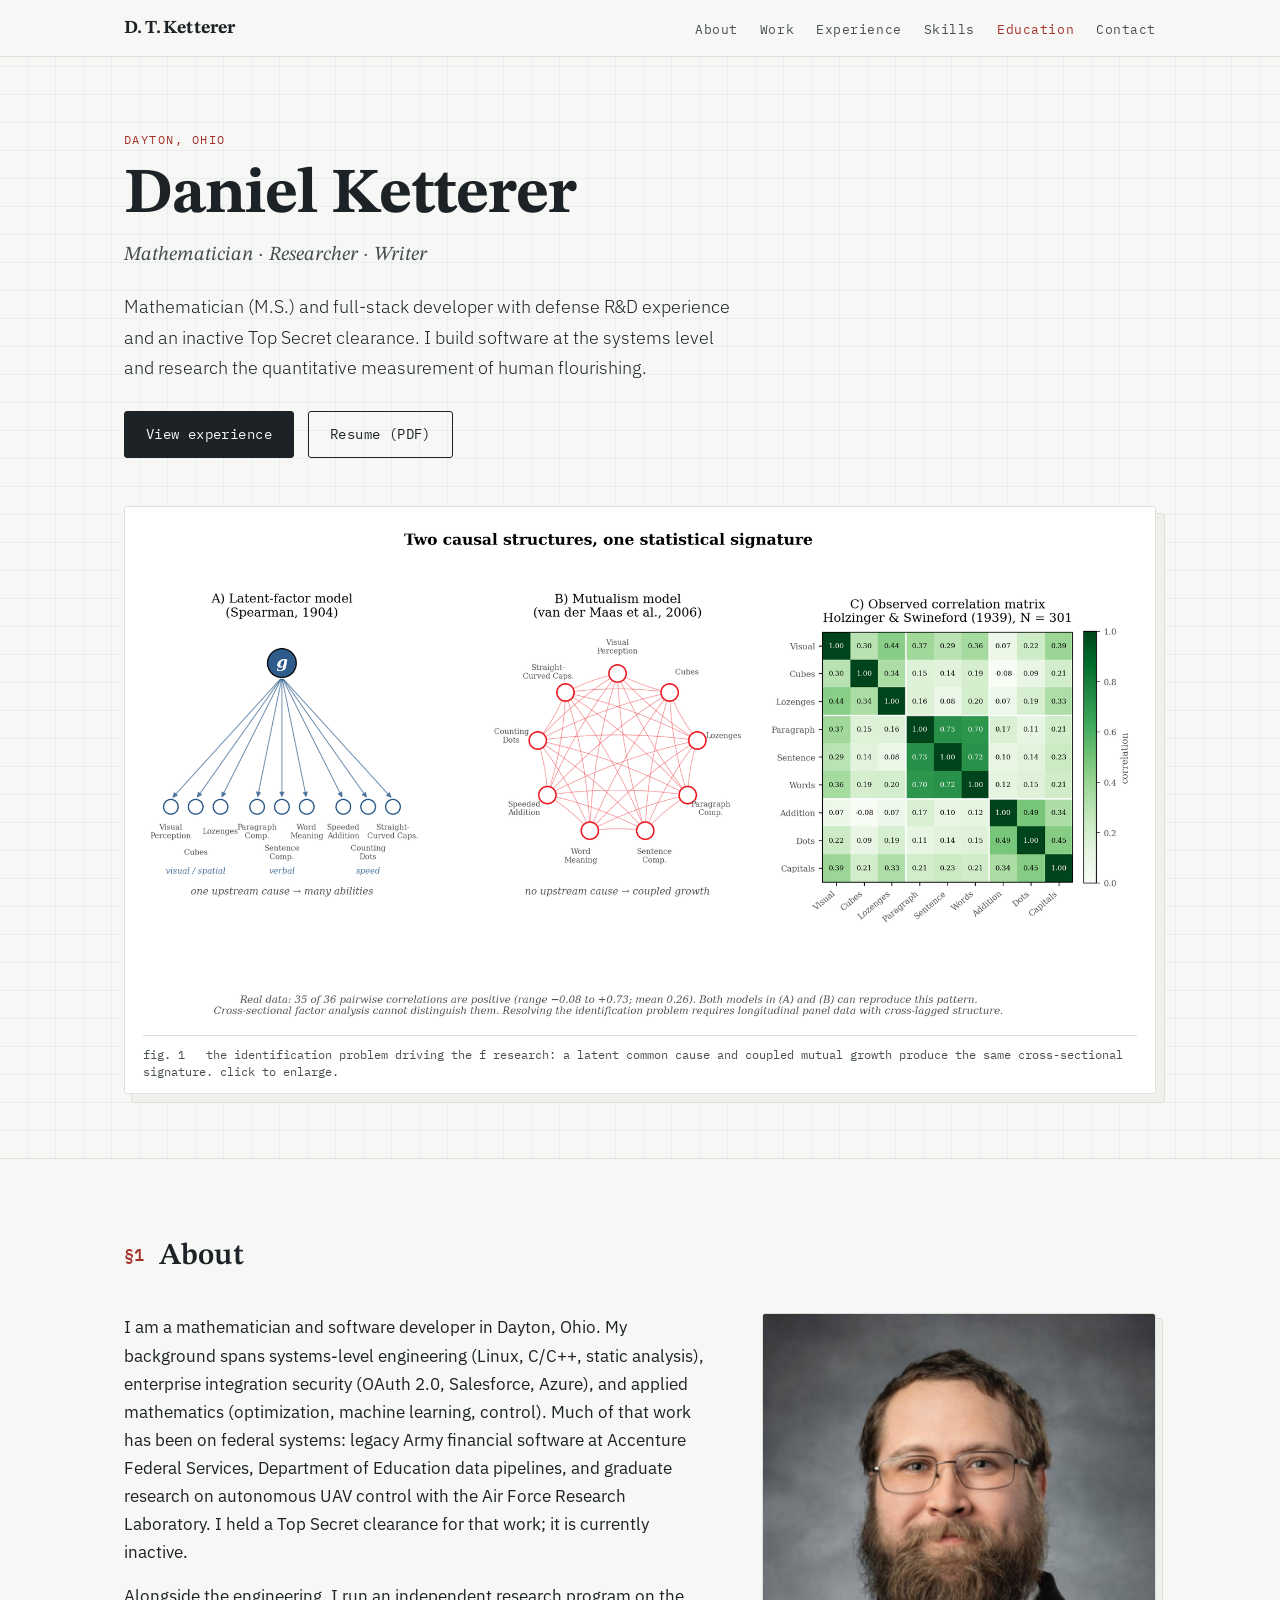
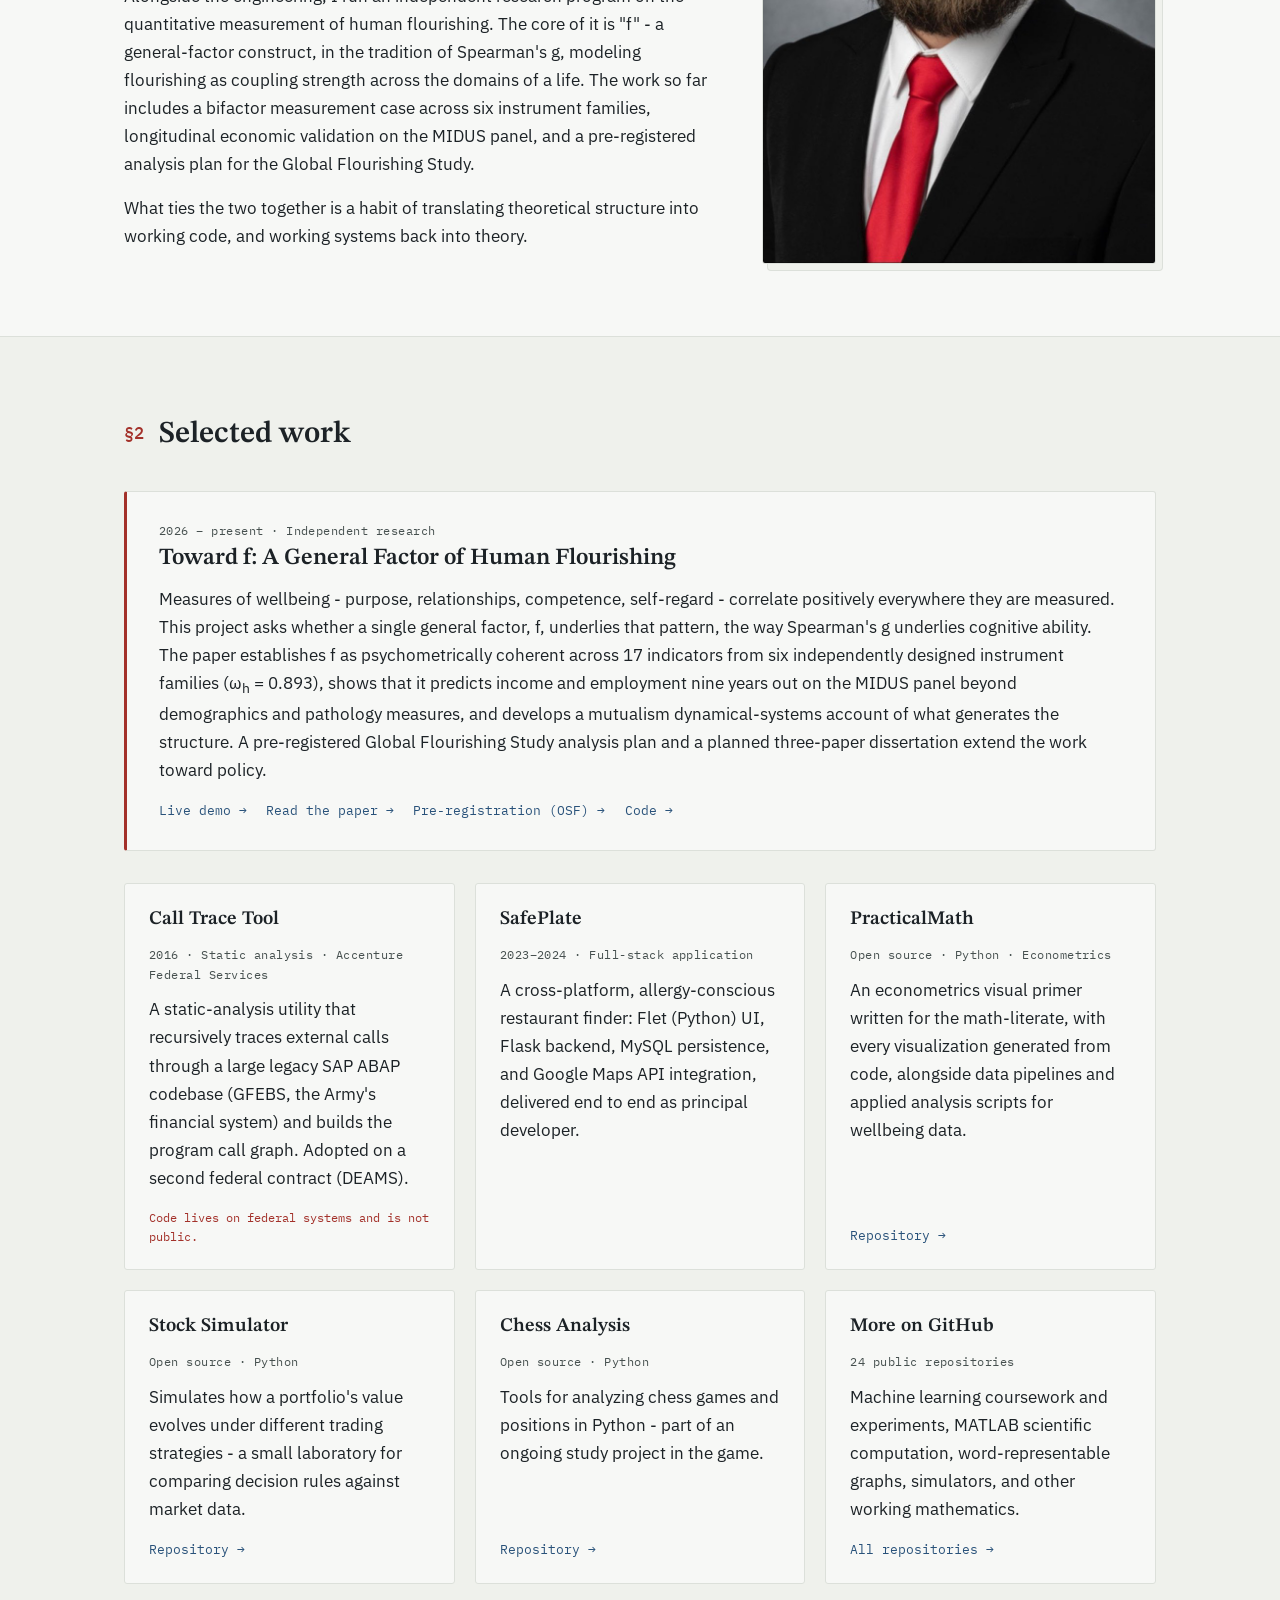
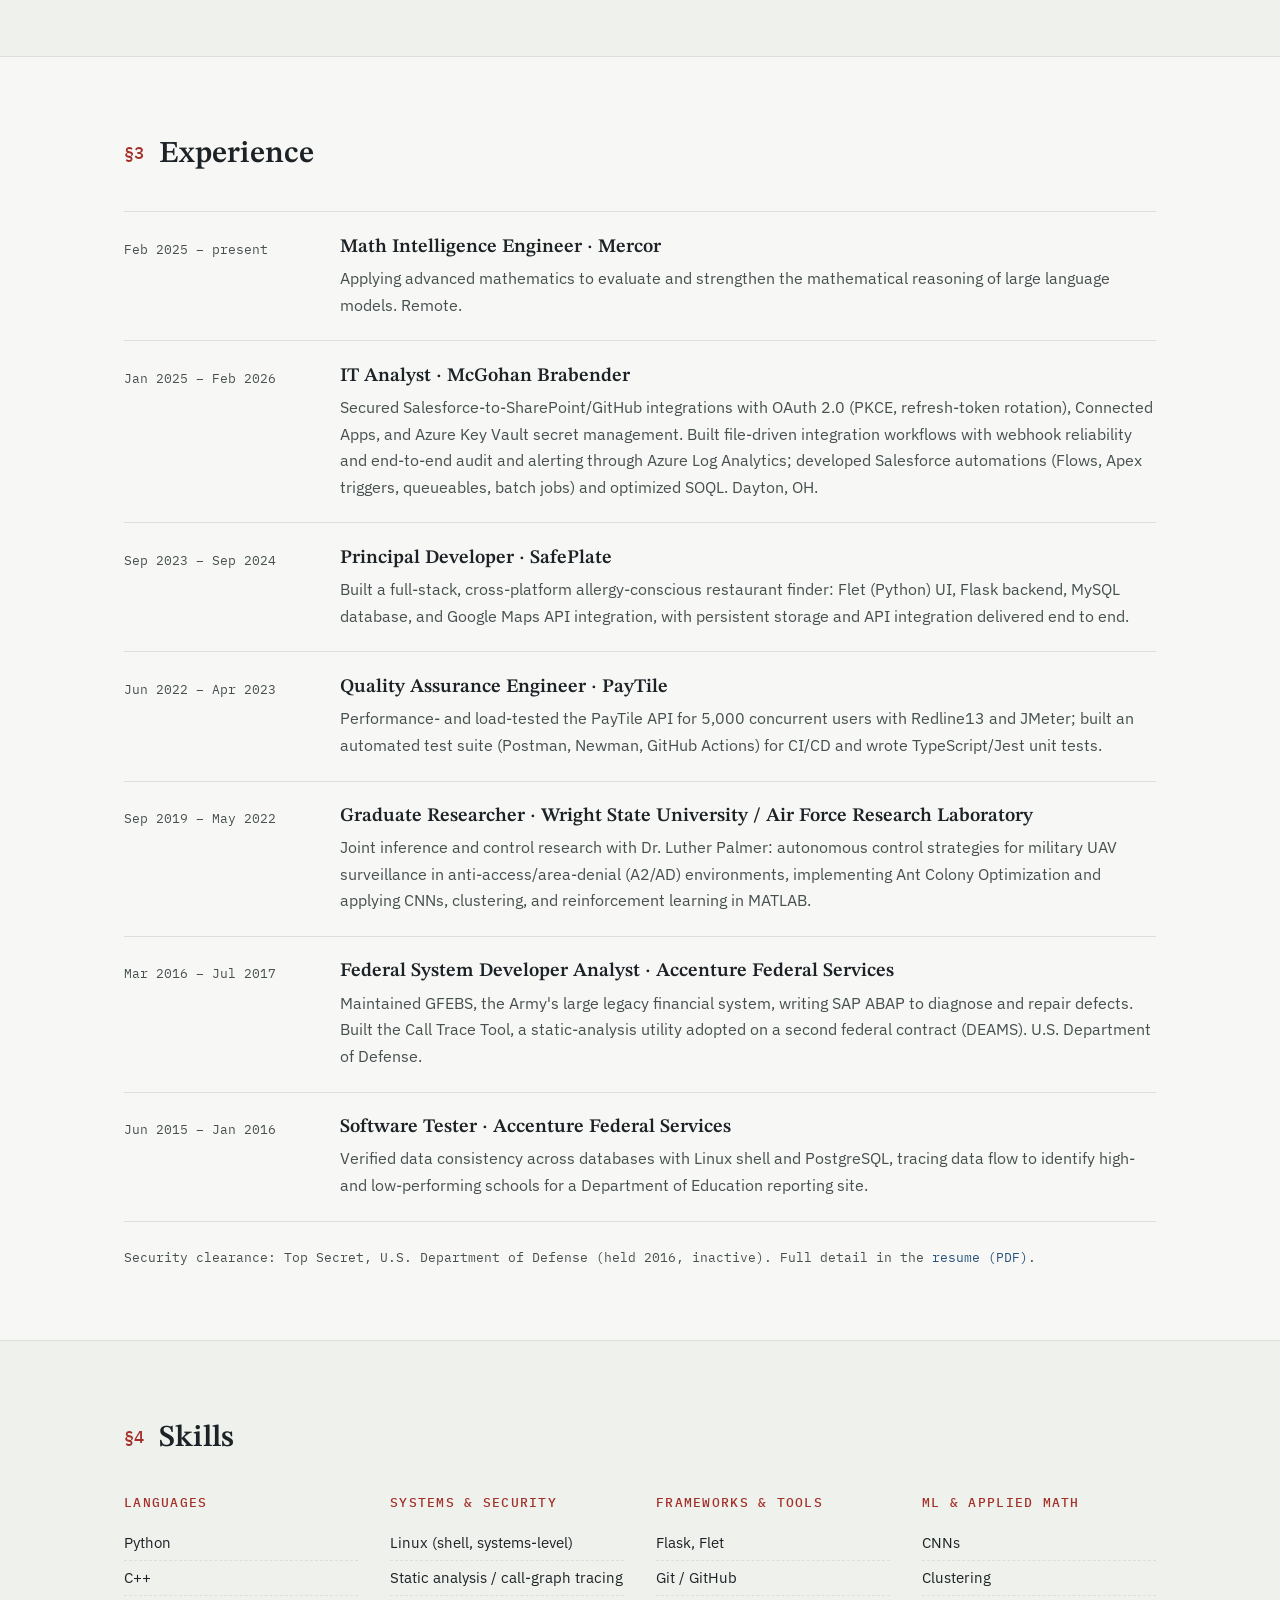
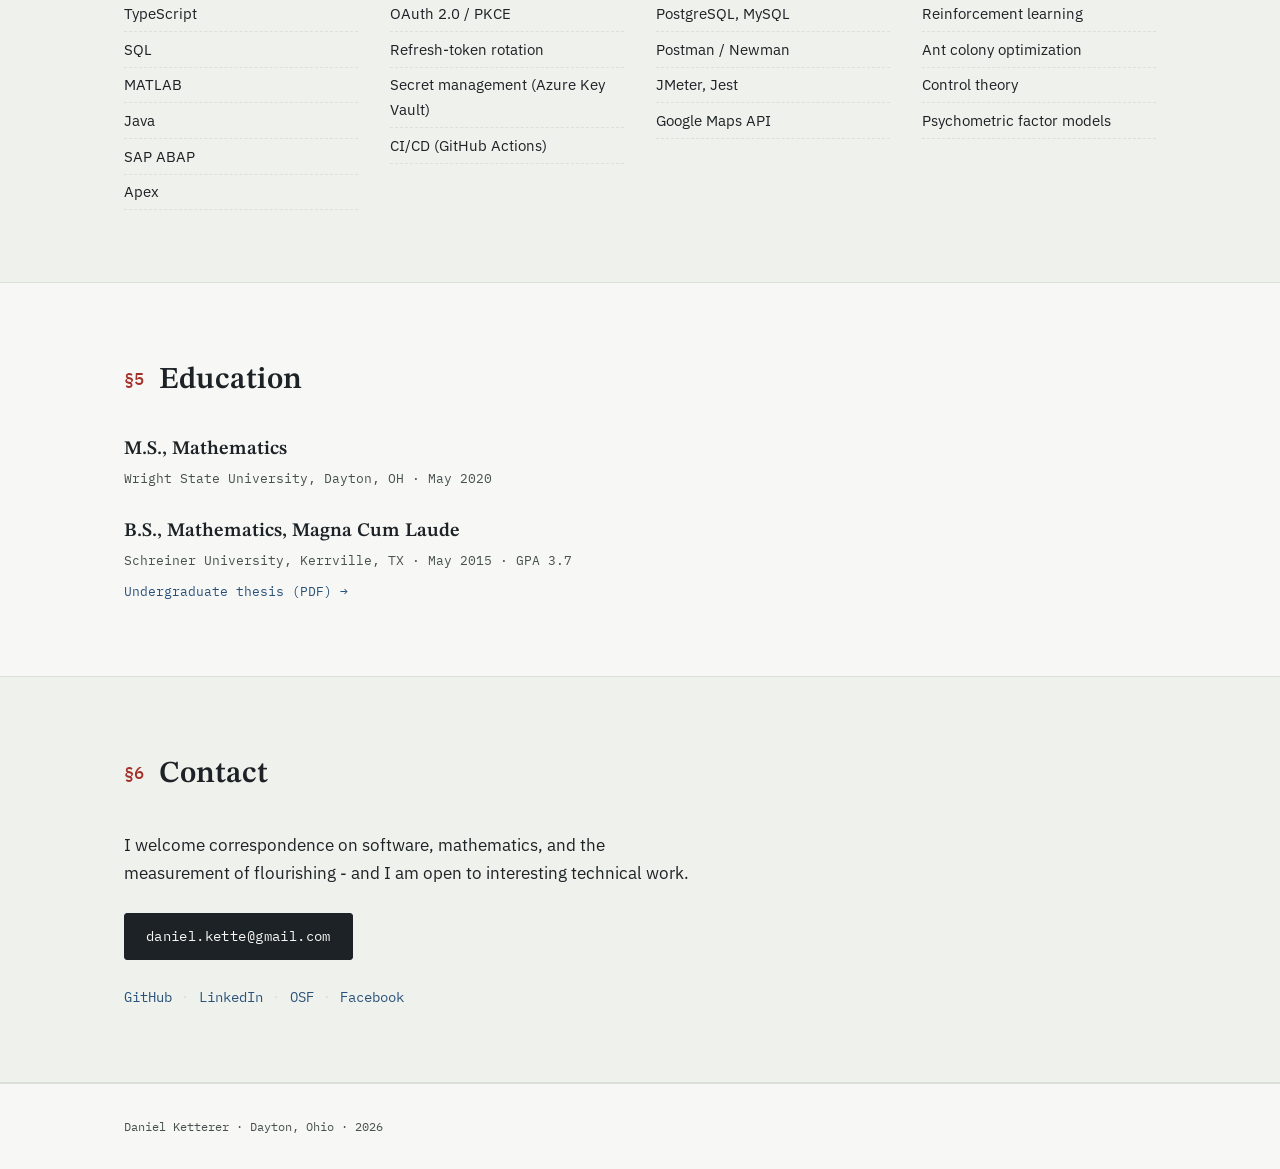
==== index.html @ 013779f4 "Add files via upload" ====
<!DOCTYPE html>
<html lang="en">
<head>
<meta charset="UTF-8" />
<meta name="viewport" content="width=device-width, initial-scale=1.0" />
<title>Daniel Ketterer - Mathematician, Researcher, Writer</title>
<meta name="description" content="Mathematician (M.S.) and full-stack developer in Dayton, Ohio, with defense R&amp;D experience and an inactive Top Secret clearance. Systems-level software, applied mathematics, and research on the measurement of human flourishing." />
<link rel="preconnect" href="https://fonts.googleapis.com" />
<link rel="preconnect" href="https://fonts.gstatic.com" crossorigin />
<link href="https://fonts.googleapis.com/css2?family=STIX+Two+Text:ital,wght@0,400;0,600;0,700;1,400&family=IBM+Plex+Sans:wght@300;400;500;600&family=IBM+Plex+Mono:wght@400;500&display=swap" rel="stylesheet" />
<link rel="icon" href='data:image/svg+xml,<svg xmlns="http://www.w3.org/2000/svg" viewBox="0 0 32 32"><circle cx="16" cy="5" r="3.4" fill="%23A3312A"/><circle cx="26" cy="12" r="2.8" fill="%23A3312A"/><circle cx="23" cy="24" r="2.6" fill="%23A3312A"/><circle cx="9" cy="24" r="2.9" fill="%23A3312A"/><circle cx="5" cy="12" r="2.4" fill="%23A3312A"/><path d="M16 5 26 12M16 5 23 24M16 5 9 24M16 5 5 12M26 12 23 24M26 12 9 24M26 12 5 12M23 24 9 24M23 24 5 12M9 24 5 12" stroke="%2329527A" stroke-width="0.8" fill="none"/></svg>' />
<meta property="og:title" content="Daniel Ketterer - Mathematician, Researcher, Writer" />
<meta property="og:description" content="Systems-level software, applied mathematics, and research on the measurement of human flourishing." />
<meta property="og:type" content="website" />
<meta property="og:image" content="portrait.jpg" />
<link rel="stylesheet" href="main.css" />
</head>
<body>
<a class="skip-link" href="#about">Skip to content</a>

<header class="site-header">
  <div class="container header-row">
    <a class="logo" href="#top">D.&thinsp;T.&thinsp;Ketterer</a>
    <button class="nav-toggle" aria-expanded="false" aria-controls="site-nav" aria-label="Open menu">
      <span></span><span></span><span></span>
    </button>
    <nav id="site-nav" aria-label="Main navigation">
      <ul>
        <li><a href="#about">About</a></li>
        <li><a href="#work">Work</a></li>
        <li><a href="#experience">Experience</a></li>
        <li><a href="#skills">Skills</a></li>
        <li><a href="#education">Education</a></li>
        <li><a href="#contact">Contact</a></li>
      </ul>
    </nav>
  </div>
</header>

<main id="top">

<section class="hero" aria-labelledby="hero-title">
  <div class="container hero-inner">
    <div class="hero-text">
      <p class="kicker">Dayton, Ohio</p>
      <h1 id="hero-title">Daniel Ketterer</h1>
      <p class="tagline">Mathematician &middot; Researcher &middot; Writer</p>
      <p class="lead">Mathematician (M.S.) and full-stack developer with defense R&amp;D experience and an inactive Top Secret clearance. I build software at the systems level and research the quantitative measurement of human flourishing.</p>
      <div class="hero-cta">
        <a href="#experience" class="btn btn-primary">View experience</a>
        <a href="resume.pdf" class="btn btn-outline" target="_blank" rel="noopener">Resume (PDF)</a>
      </div>
    </div>
    <figure class="hero-plate">
      <a href="mutualism_figure.png" target="_blank" rel="noopener" aria-label="Open full-size figure in a new tab">
        <img src="mutualism_figure.png" alt="Three-panel figure titled 'Two causal structures, one statistical signature': Spearman's latent-factor model, the van der Maas mutualism network, and the observed Holzinger and Swineford correlation matrix that both models reproduce." width="1800" height="901" />
      </a>
      <figcaption>fig. 1 &nbsp;&nbsp;the identification problem driving the f research: a latent common cause and coupled mutual growth produce the same cross-sectional signature. click to enlarge.</figcaption>
    </figure>
  </div>
</section>

<section id="about" class="section">
  <div class="container">
    <h2><span class="smark">&sect;1</span> About</h2>
    <div class="about-grid">
      <div class="about-text">
        <p>I am a mathematician and software developer in Dayton, Ohio. My background spans systems-level engineering (Linux, C/C++, static analysis), enterprise integration security (OAuth 2.0, Salesforce, Azure), and applied mathematics (optimization, machine learning, control). Much of that work has been on federal systems: legacy Army financial software at Accenture Federal Services, Department of Education data pipelines, and graduate research on autonomous UAV control with the Air Force Research Laboratory. I held a Top Secret clearance for that work; it is currently inactive.</p>
        <p>Alongside the engineering, I run an independent research program on the quantitative measurement of human flourishing. The core of it is "f" - a general-factor construct, in the tradition of Spearman's g, modeling flourishing as coupling strength across the domains of a life. The work so far includes a bifactor measurement case across six instrument families, longitudinal economic validation on the MIDUS panel, and a pre-registered analysis plan for the Global Flourishing Study.</p>
        <p>What ties the two together is a habit of translating theoretical structure into working code, and working systems back into theory.</p>
      </div>
      <figure class="about-photo">
        <img src="portrait.jpg" alt="Portrait of Daniel Ketterer" width="800" height="1120" loading="lazy" />
      </figure>
    </div>
  </div>
</section>

<section id="work" class="section section-alt">
  <div class="container">
    <h2><span class="smark">&sect;2</span> Selected work</h2>

    <article class="featured-card reveal">
      <p class="project-meta">2026 &ndash; present &middot; Independent research</p>
      <h3>Toward f: A General Factor of Human Flourishing</h3>
      <p>Measures of wellbeing - purpose, relationships, competence, self-regard - correlate positively everywhere they are measured. This project asks whether a single general factor, f, underlies that pattern, the way Spearman's g underlies cognitive ability. The paper establishes f as psychometrically coherent across 17 indicators from six independently designed instrument families (&omega;<sub>h</sub> = 0.893), shows that it predicts income and employment nine years out on the MIDUS panel beyond demographics and pathology measures, and develops a mutualism dynamical-systems account of what generates the structure. A pre-registered Global Flourishing Study analysis plan and a planned three-paper dissertation extend the work toward policy.</p>
      <div class="project-links">
        <a href="demo.html">Live demo &rarr;</a>
        <a href="toward_f.pdf" target="_blank" rel="noopener">Read the paper &rarr;</a>
        <a href="https://osf.io/2zfpc/" target="_blank" rel="noopener">Pre-registration (OSF) &rarr;</a>
        <a href="https://github.com/DanielKetterer/Flourishing" target="_blank" rel="noopener">Code &rarr;</a>
      </div>
    </article>

    <div class="projects-grid">
      <article class="project-card reveal">
        <h3>Call Trace Tool</h3>
        <p class="project-meta">2016 &middot; Static analysis &middot; Accenture Federal Services</p>
        <p>A static-analysis utility that recursively traces external calls through a large legacy SAP ABAP codebase (GFEBS, the Army's financial system) and builds the program call graph. Adopted on a second federal contract (DEAMS).</p>
        <p class="project-note">Code lives on federal systems and is not public.</p>
      </article>

      <article class="project-card reveal">
        <h3>SafePlate</h3>
        <p class="project-meta">2023&ndash;2024 &middot; Full-stack application</p>
        <p>A cross-platform, allergy-conscious restaurant finder: Flet (Python) UI, Flask backend, MySQL persistence, and Google Maps API integration, delivered end to end as principal developer.</p>
      </article>

      <article class="project-card reveal">
        <h3>PracticalMath</h3>
        <p class="project-meta">Open source &middot; Python &middot; Econometrics</p>
        <p>An econometrics visual primer written for the math-literate, with every visualization generated from code, alongside data pipelines and applied analysis scripts for wellbeing data.</p>
        <div class="project-links">
          <a href="https://github.com/DanielKetterer/PracticalMath" target="_blank" rel="noopener">Repository &rarr;</a>
        </div>
      </article>

      <article class="project-card reveal">
        <h3>Stock Simulator</h3>
        <p class="project-meta">Open source &middot; Python</p>
        <p>Simulates how a portfolio's value evolves under different trading strategies - a small laboratory for comparing decision rules against market data.</p>
        <div class="project-links">
          <a href="https://github.com/DanielKetterer/Stock-Simulator" target="_blank" rel="noopener">Repository &rarr;</a>
        </div>
      </article>

      <article class="project-card reveal">
        <h3>Chess Analysis</h3>
        <p class="project-meta">Open source &middot; Python</p>
        <p>Tools for analyzing chess games and positions in Python - part of an ongoing study project in the game.</p>
        <div class="project-links">
          <a href="https://github.com/DanielKetterer/chess" target="_blank" rel="noopener">Repository &rarr;</a>
        </div>
      </article>

      <article class="project-card reveal">
        <h3>More on GitHub</h3>
        <p class="project-meta">24 public repositories</p>
        <p>Machine learning coursework and experiments, MATLAB scientific computation, word-representable graphs, simulators, and other working mathematics.</p>
        <div class="project-links">
          <a href="https://github.com/DanielKetterer" target="_blank" rel="noopener">All repositories &rarr;</a>
        </div>
      </article>
    </div>
  </div>
</section>

<section id="experience" class="section">
  <div class="container">
    <h2><span class="smark">&sect;3</span> Experience</h2>
    <div class="xp-list">

      <article class="xp-row reveal">
        <p class="xp-dates">Feb 2025 &ndash; present</p>
        <div class="xp-body">
          <h3>Math Intelligence Engineer &middot; Mercor</h3>
          <p>Applying advanced mathematics to evaluate and strengthen the mathematical reasoning of large language models. Remote.</p>
        </div>
      </article>

      <article class="xp-row reveal">
        <p class="xp-dates">Jan 2025 &ndash; Feb 2026</p>
        <div class="xp-body">
          <h3>IT Analyst &middot; McGohan Brabender</h3>
          <p>Secured Salesforce-to-SharePoint/GitHub integrations with OAuth 2.0 (PKCE, refresh-token rotation), Connected Apps, and Azure Key Vault secret management. Built file-driven integration workflows with webhook reliability and end-to-end audit and alerting through Azure Log Analytics; developed Salesforce automations (Flows, Apex triggers, queueables, batch jobs) and optimized SOQL. Dayton, OH.</p>
        </div>
      </article>

      <article class="xp-row reveal">
        <p class="xp-dates">Sep 2023 &ndash; Sep 2024</p>
        <div class="xp-body">
          <h3>Principal Developer &middot; SafePlate</h3>
          <p>Built a full-stack, cross-platform allergy-conscious restaurant finder: Flet (Python) UI, Flask backend, MySQL database, and Google Maps API integration, with persistent storage and API integration delivered end to end.</p>
        </div>
      </article>

      <article class="xp-row reveal">
        <p class="xp-dates">Jun 2022 &ndash; Apr 2023</p>
        <div class="xp-body">
          <h3>Quality Assurance Engineer &middot; PayTile</h3>
          <p>Performance- and load-tested the PayTile API for 5,000 concurrent users with Redline13 and JMeter; built an automated test suite (Postman, Newman, GitHub Actions) for CI/CD and wrote TypeScript/Jest unit tests.</p>
        </div>
      </article>

      <article class="xp-row reveal">
        <p class="xp-dates">Sep 2019 &ndash; May 2022</p>
        <div class="xp-body">
          <h3>Graduate Researcher &middot; Wright State University / Air Force Research Laboratory</h3>
          <p>Joint inference and control research with Dr. Luther Palmer: autonomous control strategies for military UAV surveillance in anti-access/area-denial (A2/AD) environments, implementing Ant Colony Optimization and applying CNNs, clustering, and reinforcement learning in MATLAB.</p>
        </div>
      </article>

      <article class="xp-row reveal">
        <p class="xp-dates">Mar 2016 &ndash; Jul 2017</p>
        <div class="xp-body">
          <h3>Federal System Developer Analyst &middot; Accenture Federal Services</h3>
          <p>Maintained GFEBS, the Army's large legacy financial system, writing SAP ABAP to diagnose and repair defects. Built the Call Trace Tool, a static-analysis utility adopted on a second federal contract (DEAMS). U.S. Department of Defense.</p>
        </div>
      </article>

      <article class="xp-row reveal">
        <p class="xp-dates">Jun 2015 &ndash; Jan 2016</p>
        <div class="xp-body">
          <h3>Software Tester &middot; Accenture Federal Services</h3>
          <p>Verified data consistency across databases with Linux shell and PostgreSQL, tracing data flow to identify high- and low-performing schools for a Department of Education reporting site.</p>
        </div>
      </article>

    </div>
    <p class="xp-footnote">Security clearance: Top Secret, U.S. Department of Defense (held 2016, inactive). Full detail in the <a href="resume.pdf" target="_blank" rel="noopener">resume (PDF)</a>.</p>
  </div>
</section>

<section id="skills" class="section section-alt">
  <div class="container">
    <h2><span class="smark">&sect;4</span> Skills</h2>
    <div class="skills-grid">
      <div class="skills-category reveal">
        <h3>Languages</h3>
        <ul>
          <li>Python</li>
          <li>C++</li>
          <li>TypeScript</li>
          <li>SQL</li>
          <li>MATLAB</li>
          <li>Java</li>
          <li>SAP ABAP</li>
          <li>Apex</li>
        </ul>
      </div>
      <div class="skills-category reveal">
        <h3>Systems &amp; Security</h3>
        <ul>
          <li>Linux (shell, systems-level)</li>
          <li>Static analysis / call-graph tracing</li>
          <li>OAuth 2.0 / PKCE</li>
          <li>Refresh-token rotation</li>
          <li>Secret management (Azure Key Vault)</li>
          <li>CI/CD (GitHub Actions)</li>
        </ul>
      </div>
      <div class="skills-category reveal">
        <h3>Frameworks &amp; Tools</h3>
        <ul>
          <li>Flask, Flet</li>
          <li>Git / GitHub</li>
          <li>PostgreSQL, MySQL</li>
          <li>Postman / Newman</li>
          <li>JMeter, Jest</li>
          <li>Google Maps API</li>
        </ul>
      </div>
      <div class="skills-category reveal">
        <h3>ML &amp; Applied Math</h3>
        <ul>
          <li>CNNs</li>
          <li>Clustering</li>
          <li>Reinforcement learning</li>
          <li>Ant colony optimization</li>
          <li>Control theory</li>
          <li>Psychometric factor models</li>
        </ul>
      </div>
    </div>
  </div>
</section>

<section id="education" class="section">
  <div class="container">
    <h2><span class="smark">&sect;5</span> Education</h2>
    <div class="education-list">
      <article class="education-entry reveal">
        <h3>M.S., Mathematics</h3>
        <p class="edu-meta">Wright State University, Dayton, OH &middot; May 2020</p>
      </article>
      <article class="education-entry reveal">
        <h3>B.S., Mathematics, Magna Cum Laude</h3>
        <p class="edu-meta">Schreiner University, Kerrville, TX &middot; May 2015 &middot; GPA 3.7</p>
        <p><a href="undergraduate_thesis.pdf" target="_blank" rel="noopener">Undergraduate thesis (PDF) &rarr;</a></p>
      </article>
    </div>
  </div>
</section>

<section id="contact" class="section section-alt">
  <div class="container">
    <h2><span class="smark">&sect;6</span> Contact</h2>
    <p class="contact-lead">I welcome correspondence on software, mathematics, and the measurement of flourishing - and I am open to interesting technical work.</p>
    <p class="contact-links">
      <a class="btn btn-primary" href="mailto:daniel.kette@gmail.com">daniel.kette@gmail.com</a>
    </p>
    <p class="contact-social">
      <a href="https://github.com/DanielKetterer" target="_blank" rel="noopener">GitHub</a>
      <span aria-hidden="true">&middot;</span>
      <a href="https://www.linkedin.com/in/daniel-ketterer-math" target="_blank" rel="noopener">LinkedIn</a>
      <span aria-hidden="true">&middot;</span>
      <a href="https://osf.io/2zfpc/" target="_blank" rel="noopener">OSF</a>
      <span aria-hidden="true">&middot;</span>
      <a href="https://www.facebook.com/daniel.ketterer" target="_blank" rel="noopener">Facebook</a>
    </p>
  </div>
</section>

</main>

<footer class="site-footer">
  <div class="container">
    <p>Daniel Ketterer &middot; Dayton, Ohio &middot; 2026</p>
  </div>
</footer>

<script src="script.js" defer></script>
</body>
</html>
---- main.css ----
/* ============================================================
   Daniel Ketterer - portfolio
   Design tokens: "marked-up proof page"
   paper #F7F8F6 / ink #1C2226 / rule #DCE0DA
   drafting blue #29527A (connective: links, edges)
   redline #A3312A (marks: section signs, emphasis)
   Type: STIX Two Text (display) / IBM Plex Sans (body) / IBM Plex Mono (labels)
   ============================================================ */

:root {
  --paper: #F7F8F6;
  --paper-alt: #EFF1EC;
  --ink: #1C2226;
  --ink-soft: #46504F;
  --rule: #DCE0DA;
  --blue: #29527A;
  --blue-deep: #1C3A59;
  --red: #A3312A;
  --display: "STIX Two Text", Georgia, "Times New Roman", serif;
  --body: "IBM Plex Sans", "Helvetica Neue", Arial, sans-serif;
  --mono: "IBM Plex Mono", "SFMono-Regular", Consolas, monospace;
  --maxw: 1080px;
}

* { box-sizing: border-box; margin: 0; padding: 0; }

html { scroll-behavior: smooth; scroll-padding-top: 4.5rem; }

body {
  font-family: var(--body);
  font-weight: 400;
  font-size: 1.0625rem;
  line-height: 1.65;
  color: var(--ink);
  background: var(--paper);
  -webkit-font-smoothing: antialiased;
}

.container { max-width: var(--maxw); margin: 0 auto; padding: 0 1.5rem; }

a { color: var(--blue); text-decoration: none; }
a:hover { color: var(--blue-deep); text-decoration: underline; text-decoration-color: var(--red); text-underline-offset: 3px; }
a:focus-visible, button:focus-visible {
  outline: 2px solid var(--red);
  outline-offset: 3px;
  border-radius: 2px;
}

.skip-link {
  position: absolute; left: -999px; top: 0;
  background: var(--ink); color: var(--paper);
  padding: .5rem 1rem; z-index: 100;
}
.skip-link:focus { left: 0; }

/* ---------- header ---------- */

.site-header {
  position: sticky; top: 0; z-index: 50;
  background: rgba(247, 248, 246, .92);
  background: color-mix(in srgb, var(--paper) 92%, transparent);
  backdrop-filter: blur(8px);
  border-bottom: 1px solid var(--rule);
}
.header-row {
  display: flex; align-items: center; justify-content: space-between;
  min-height: 3.5rem;
}
.logo {
  font-family: var(--display);
  font-weight: 700;
  font-size: 1.15rem;
  color: var(--ink);
  letter-spacing: .01em;
}
.logo:hover { text-decoration: none; color: var(--red); }

.site-header nav ul {
  display: flex; gap: 1.4rem; list-style: none;
}
.site-header nav a {
  font-family: var(--mono);
  font-size: .8rem;
  letter-spacing: .04em;
  color: var(--ink-soft);
}
.site-header nav a:hover,
.site-header nav a.active { color: var(--red); text-decoration: none; }

.nav-toggle {
  display: none;
  background: none; border: 0; cursor: pointer;
  width: 2.25rem; height: 2.25rem;
  flex-direction: column; justify-content: center; gap: 5px;
}
.nav-toggle span {
  display: block; height: 2px; width: 22px; margin: 0 auto;
  background: var(--ink); transition: transform .2s ease, opacity .2s ease;
}

/* ---------- hero ---------- */

.hero {
  border-bottom: 1px solid var(--rule);
  background:
    repeating-linear-gradient(0deg, transparent 0 27px, rgba(41, 82, 122, .06) 27px 28px),
    repeating-linear-gradient(90deg, transparent 0 27px, rgba(41, 82, 122, .06) 27px 28px),
    var(--paper);
}

.hero-inner {
  display: flex;
  flex-direction: column;
  gap: 3rem;
  padding-top: 4.5rem;
  padding-bottom: 4rem;
}

.kicker {
  font-family: var(--mono);
  font-size: .78rem;
  letter-spacing: .12em;
  text-transform: uppercase;
  color: var(--red);
  margin-bottom: .8rem;
}

h1 {
  font-family: var(--display);
  font-weight: 700;
  font-size: clamp(2.6rem, 6vw, 4rem);
  line-height: 1.05;
  letter-spacing: -.015em;
  margin-bottom: .6rem;
}

.tagline {
  font-family: var(--display);
  font-style: italic;
  font-size: 1.25rem;
  color: var(--ink-soft);
  margin-bottom: 1.2rem;
}

.lead {
  max-width: 38rem;
  font-weight: 300;
  font-size: 1.15rem;
  margin-bottom: 1.8rem;
}

.hero-cta { display: flex; gap: .9rem; flex-wrap: wrap; }

.btn {
  display: inline-block;
  font-family: var(--mono);
  font-size: .85rem;
  letter-spacing: .03em;
  padding: .7rem 1.3rem;
  border: 1.5px solid var(--ink);
  border-radius: 3px;
  transition: background .15s ease, color .15s ease;
}
.btn-primary { background: var(--ink); color: var(--paper); }
.btn-primary:hover { background: var(--red); border-color: var(--red); color: var(--paper); text-decoration: none; }
.btn-outline { background: transparent; color: var(--ink); }
.btn-outline:hover { border-color: var(--red); color: var(--red); text-decoration: none; }

.hero-plate {
  background: #FFFFFF;
  border: 1px solid var(--rule);
  border-radius: 3px;
  padding: 1.1rem 1.1rem .8rem;
  box-shadow: 8px 8px 0 0 var(--paper-alt), 8px 8px 0 1px var(--rule);
}
.hero-plate a { display: block; }
.hero-plate img { width: 100%; height: auto; display: block; }
.hero-plate figcaption {
  margin-top: .8rem;
  padding-top: .6rem;
  border-top: 1px solid var(--rule);
  font-family: var(--mono);
  font-size: .72rem;
  line-height: 1.5;
  color: var(--ink-soft);
}

/* subtle load-in for the plate */
@media (prefers-reduced-motion: no-preference) {
  .hero-plate { opacity: 0; transform: translateY(12px); animation: plate-in .7s ease .2s forwards; }
  @keyframes plate-in { to { opacity: 1; transform: none; } }

  html.js .reveal { opacity: 0; transform: translateY(14px); transition: opacity .55s ease, transform .55s ease; }
  html.js .reveal.in { opacity: 1; transform: none; }
}

/* ---------- sections ---------- */

.section { padding: 4.5rem 0; }
.section-alt { background: var(--paper-alt); border-top: 1px solid var(--rule); border-bottom: 1px solid var(--rule); }

h2 {
  font-family: var(--display);
  font-weight: 600;
  font-size: 1.9rem;
  margin-bottom: 2rem;
}
.smark {
  font-family: var(--mono);
  font-weight: 500;
  font-size: 1.05rem;
  color: var(--red);
  vertical-align: .18em;
  margin-right: .5rem;
}

h3 {
  font-family: var(--display);
  font-weight: 600;
  font-size: 1.2rem;
  line-height: 1.3;
  margin-bottom: .35rem;
}

/* about */
.about-grid {
  display: grid;
  grid-template-columns: minmax(0, 1.5fr) minmax(0, 1fr);
  gap: 3rem;
  align-items: start;
}
.about-text p + p { margin-top: 1rem; }
.about-photo img {
  width: 100%; height: auto; display: block;
  border: 1px solid var(--rule);
  border-radius: 3px;
  box-shadow: 6px 6px 0 0 var(--paper-alt), 6px 6px 0 1px var(--rule);
}
.section-alt .about-photo img { box-shadow: 6px 6px 0 0 var(--paper), 6px 6px 0 1px var(--rule); }

/* work */
.featured-card {
  background: var(--paper);
  border: 1px solid var(--rule);
  border-left: 3px solid var(--red);
  border-radius: 3px;
  padding: 1.8rem 2rem;
  margin-bottom: 2rem;
}
.featured-card h3 { font-size: 1.45rem; margin-bottom: .7rem; }
.featured-card p + .project-links { margin-top: 1rem; }

.projects-grid {
  display: grid;
  grid-template-columns: repeat(auto-fill, minmax(300px, 1fr));
  gap: 1.25rem;
}
.project-card {
  background: var(--paper);
  border: 1px solid var(--rule);
  border-radius: 3px;
  padding: 1.4rem 1.5rem;
  display: flex;
  flex-direction: column;
  gap: .5rem;
}
.project-card .project-links { margin-top: auto; padding-top: .5rem; }

.project-meta {
  font-family: var(--mono);
  font-size: .74rem;
  letter-spacing: .04em;
  color: var(--ink-soft);
  margin-bottom: .2rem;
}
.project-note {
  font-family: var(--mono);
  font-size: .74rem;
  color: var(--red);
  margin-top: auto;
  padding-top: .5rem;
}
.project-links { display: flex; gap: 1.2rem; flex-wrap: wrap; }
.project-links a { font-family: var(--mono); font-size: .82rem; }

/* experience */
.xp-list { display: flex; flex-direction: column; }
.xp-row {
  display: grid;
  grid-template-columns: 12rem minmax(0, 1fr);
  gap: 1.5rem;
  padding: 1.4rem 0;
  border-top: 1px solid var(--rule);
}
.xp-row:last-of-type { border-bottom: 1px solid var(--rule); }
.xp-dates {
  font-family: var(--mono);
  font-size: .8rem;
  color: var(--ink-soft);
  padding-top: .25rem;
  white-space: nowrap;
}
.xp-body p { color: var(--ink-soft); font-size: 1rem; }
.xp-footnote {
  margin-top: 1.6rem;
  font-family: var(--mono);
  font-size: .8rem;
  color: var(--ink-soft);
}

/* skills */
.skills-grid {
  display: grid;
  grid-template-columns: repeat(auto-fit, minmax(220px, 1fr));
  gap: 2rem;
}
.skills-category h3 {
  font-family: var(--mono);
  font-size: .8rem;
  font-weight: 500;
  letter-spacing: .1em;
  text-transform: uppercase;
  color: var(--red);
  margin-bottom: .8rem;
}
.skills-category ul { list-style: none; }
.skills-category li {
  padding: .3rem 0;
  border-bottom: 1px dashed var(--rule);
  font-size: .95rem;
}

/* education */
.education-list { display: flex; flex-direction: column; gap: 1.6rem; max-width: 40rem; }
.edu-meta {
  font-family: var(--mono);
  font-size: .8rem;
  color: var(--ink-soft);
  margin-bottom: .3rem;
}
.education-entry a { font-family: var(--mono); font-size: .82rem; }

/* contact */
.contact-lead { max-width: 36rem; margin-bottom: 1.6rem; }
.contact-links { margin-bottom: 1.4rem; }
.contact-social a { font-family: var(--mono); font-size: .88rem; }
.contact-social span { color: var(--rule); margin: 0 .4rem; }

/* footer */
.site-footer {
  border-top: 1px solid var(--rule);
  padding: 2rem 0;
}
.site-footer p {
  font-family: var(--mono);
  font-size: .78rem;
  color: var(--ink-soft);
}

/* ---------- responsive ---------- */

@media (max-width: 860px) {
  .hero-inner { gap: 2.2rem; padding-top: 3.2rem; padding-bottom: 3rem; }
  .hero-plate { padding: .7rem .7rem .6rem; box-shadow: 5px 5px 0 0 var(--paper-alt), 5px 5px 0 1px var(--rule); }
  .about-grid { grid-template-columns: 1fr; }
  .about-photo { max-width: 340px; }
  .xp-row { grid-template-columns: 1fr; gap: .2rem; }
}

@media (max-width: 720px) {
  .nav-toggle { display: flex; }
  .site-header nav {
    position: absolute; top: 100%; left: 0; right: 0;
    background: var(--paper);
    border-bottom: 1px solid var(--rule);
    display: none;
  }
  .site-header nav.open { display: block; }
  .site-header nav ul {
    flex-direction: column; gap: 0;
    padding: .5rem 1.5rem 1rem;
  }
  .site-header nav a { display: block; padding: .55rem 0; font-size: .9rem; }
  .nav-toggle[aria-expanded="true"] span:nth-child(1) { transform: translateY(7px) rotate(45deg); }
  .nav-toggle[aria-expanded="true"] span:nth-child(2) { opacity: 0; }
  .nav-toggle[aria-expanded="true"] span:nth-child(3) { transform: translateY(-7px) rotate(-45deg); }
}
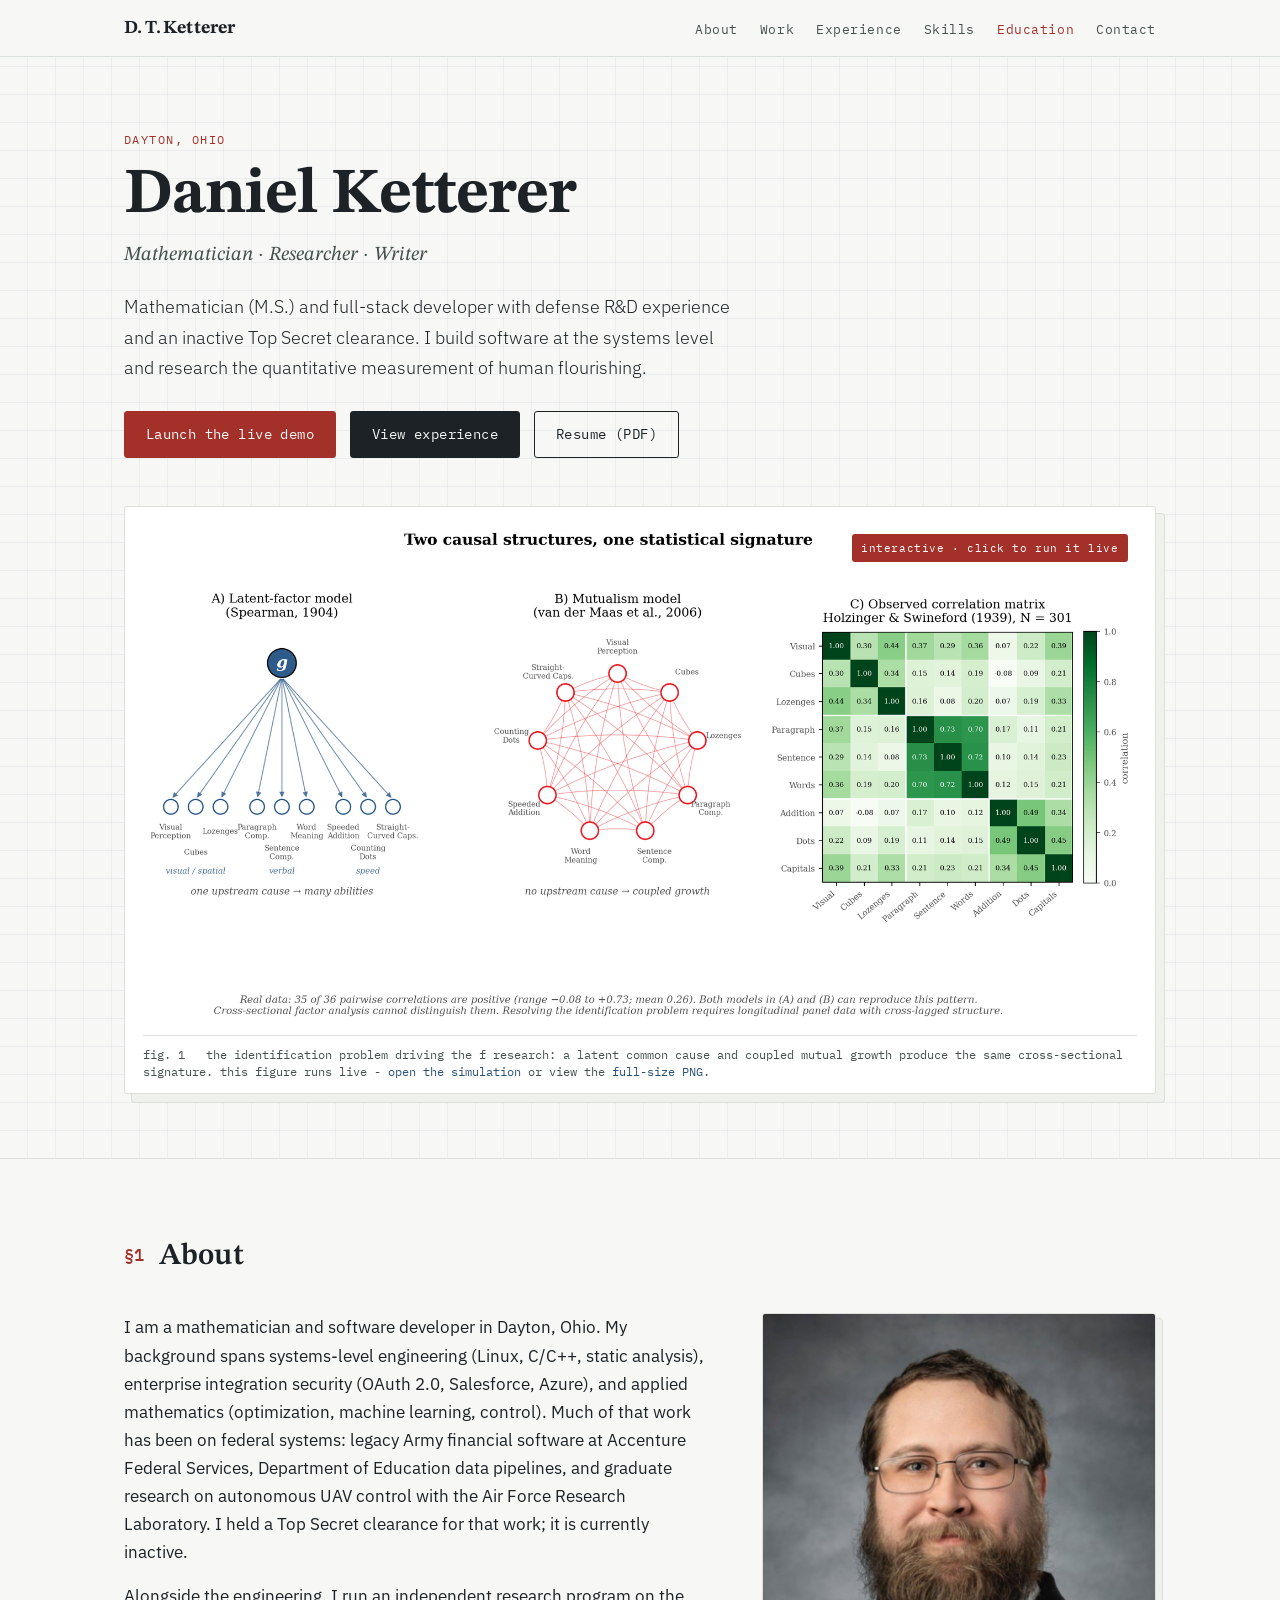
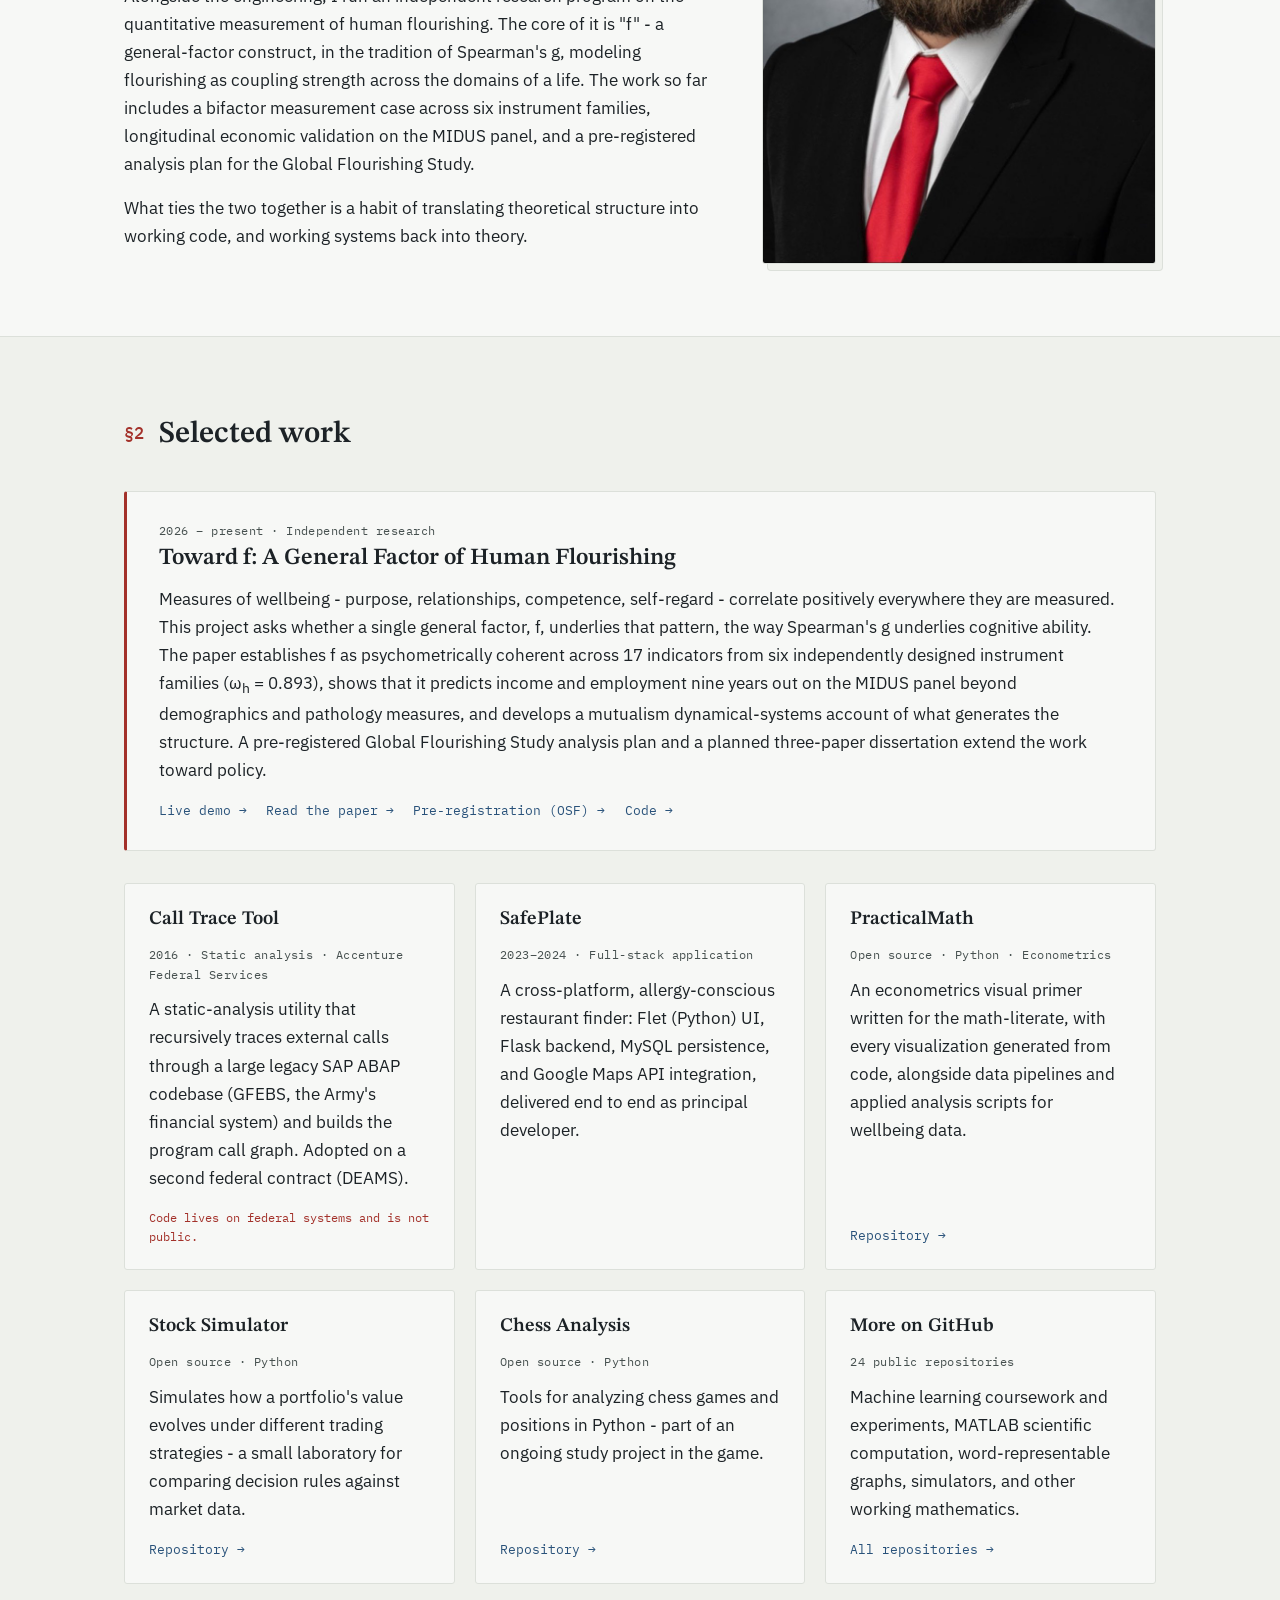
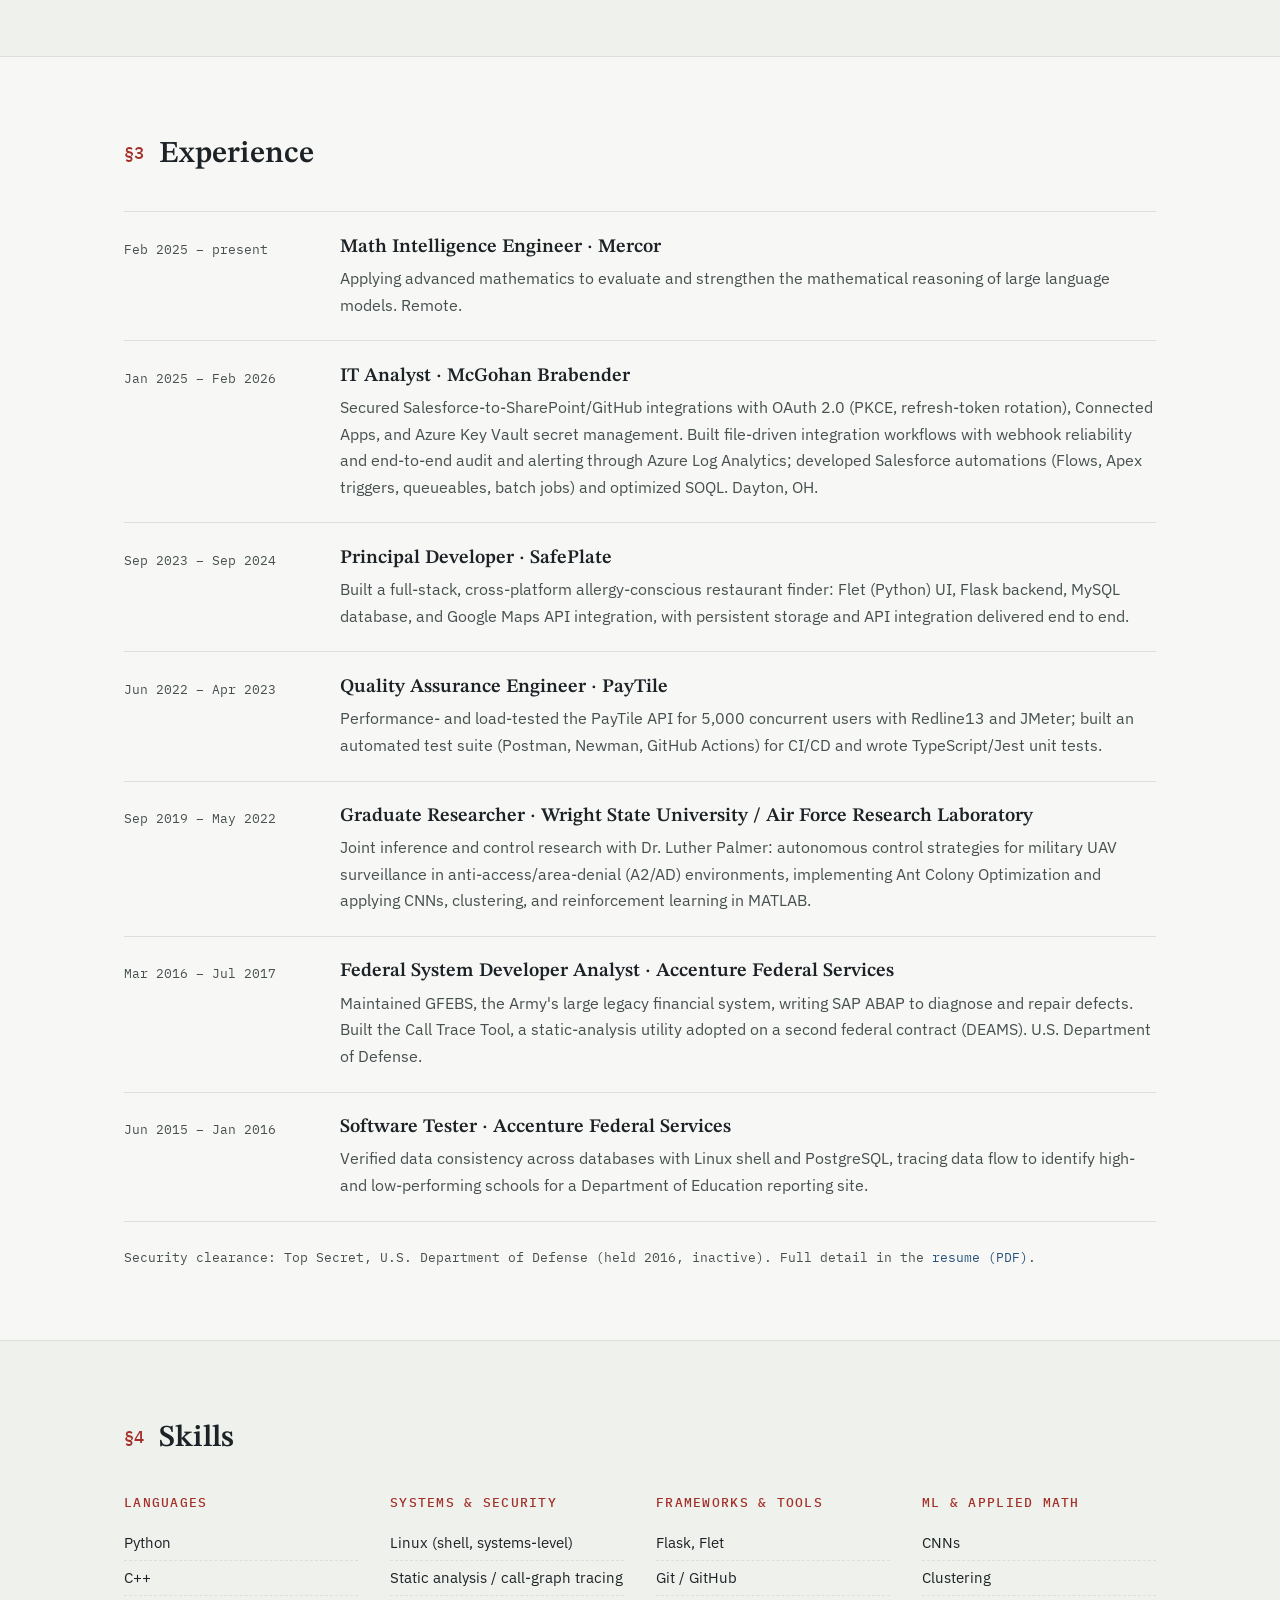
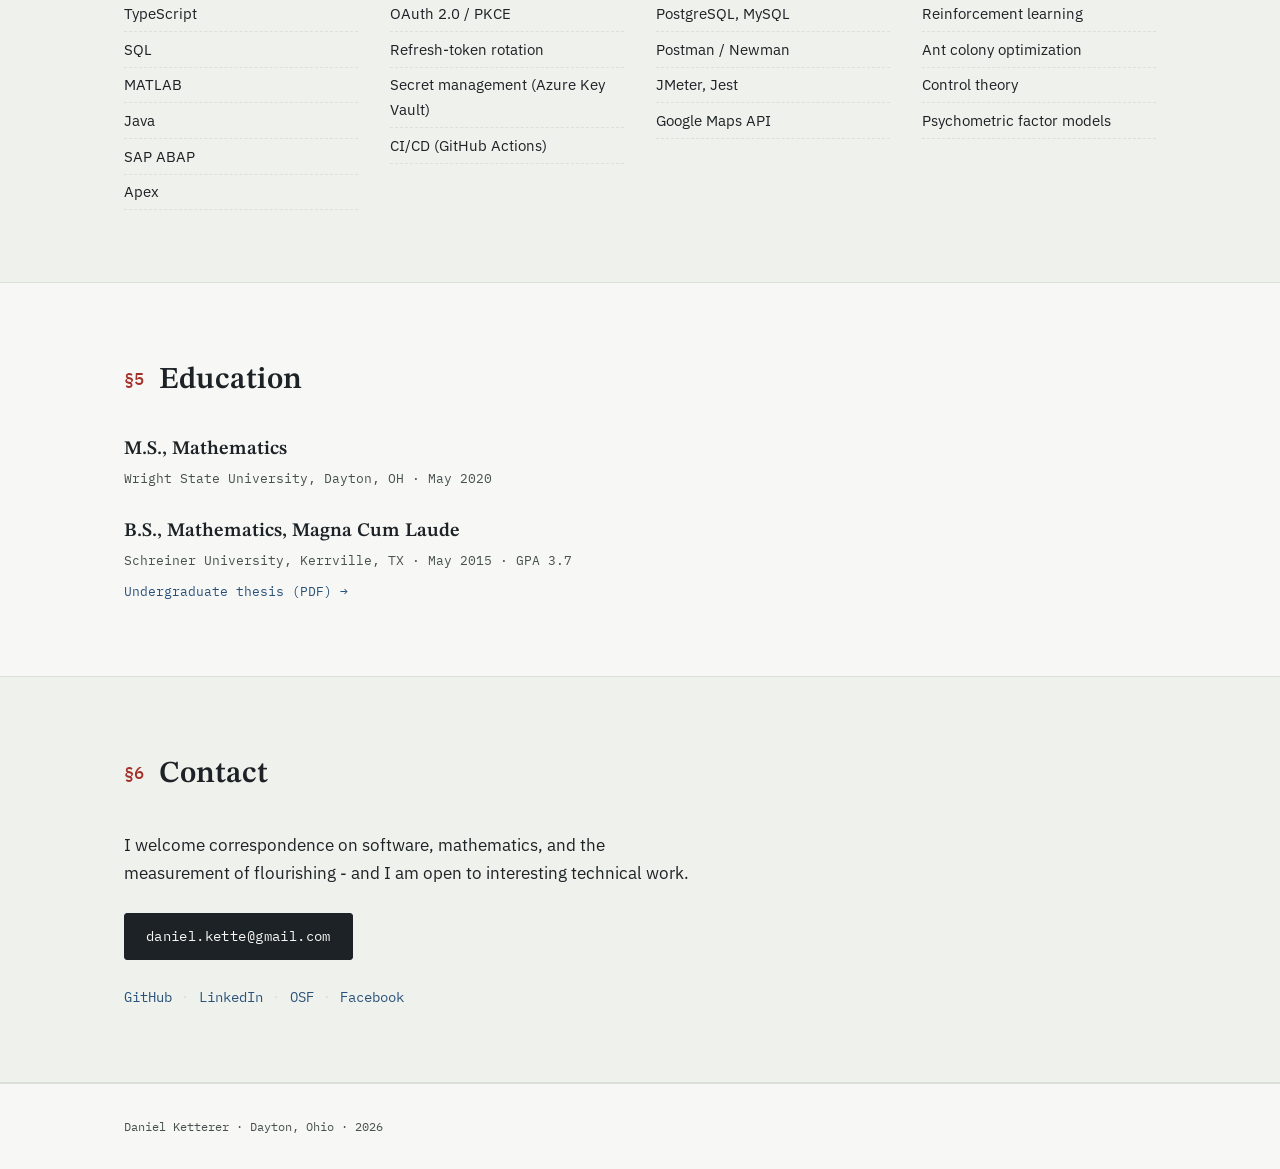
==== commit f4200f7e: "Add files via upload" ====
--- a/index.html
+++ b/index.html
@@ -47,15 +47,17 @@
       <p class="tagline">Mathematician &middot; Researcher &middot; Writer</p>
       <p class="lead">Mathematician (M.S.) and full-stack developer with defense R&amp;D experience and an inactive Top Secret clearance. I build software at the systems level and research the quantitative measurement of human flourishing.</p>
       <div class="hero-cta">
+        <a href="demo.html" class="btn btn-demo">Launch the live demo</a>
         <a href="#experience" class="btn btn-primary">View experience</a>
         <a href="resume.pdf" class="btn btn-outline" target="_blank" rel="noopener">Resume (PDF)</a>
       </div>
     </div>
     <figure class="hero-plate">
-      <a href="mutualism_figure.png" target="_blank" rel="noopener" aria-label="Open full-size figure in a new tab">
+      <a class="plate-link" href="demo.html" aria-label="Open the interactive version of this figure">
+        <span class="plate-badge">interactive &middot; click to run it live</span>
         <img src="mutualism_figure.png" alt="Three-panel figure titled 'Two causal structures, one statistical signature': Spearman's latent-factor model, the van der Maas mutualism network, and the observed Holzinger and Swineford correlation matrix that both models reproduce." width="1800" height="901" />
       </a>
-      <figcaption>fig. 1 &nbsp;&nbsp;the identification problem driving the f research: a latent common cause and coupled mutual growth produce the same cross-sectional signature. click to enlarge.</figcaption>
+      <figcaption>fig. 1 &nbsp;&nbsp;the identification problem driving the f research: a latent common cause and coupled mutual growth produce the same cross-sectional signature. this figure runs live - <a href="demo.html">open the simulation</a> or view the <a href="mutualism_figure.png" target="_blank" rel="noopener">full-size PNG</a>.</figcaption>
     </figure>
   </div>
 </section>
--- a/main.css
+++ b/main.css
@@ -166,6 +166,9 @@
 .btn-outline { background: transparent; color: var(--ink); }
 .btn-outline:hover { border-color: var(--red); color: var(--red); text-decoration: none; }
 
+.btn-demo { background: var(--red); border-color: var(--red); color: #FFFFFF; }
+.btn-demo:hover { background: var(--ink); border-color: var(--ink); color: var(--paper); text-decoration: none; }
+
 .hero-plate {
   background: #FFFFFF;
   border: 1px solid var(--rule);
@@ -173,7 +176,16 @@
   padding: 1.1rem 1.1rem .8rem;
   box-shadow: 8px 8px 0 0 var(--paper-alt), 8px 8px 0 1px var(--rule);
 }
-.hero-plate a { display: block; }
+.hero-plate .plate-link { display: block; position: relative; }
+.hero-plate .plate-link:hover img { opacity: .92; }
+.plate-badge {
+  position: absolute; top: .6rem; right: .6rem; z-index: 2;
+  font-family: var(--mono); font-size: .7rem; letter-spacing: .05em;
+  background: var(--red); color: #FFFFFF;
+  padding: .3rem .6rem; border-radius: 3px;
+}
+.hero-plate:hover { border-color: var(--red); }
+.hero-plate figcaption a { font-family: var(--mono); }
 .hero-plate img { width: 100%; height: auto; display: block; }
 .hero-plate figcaption {
   margin-top: .8rem;
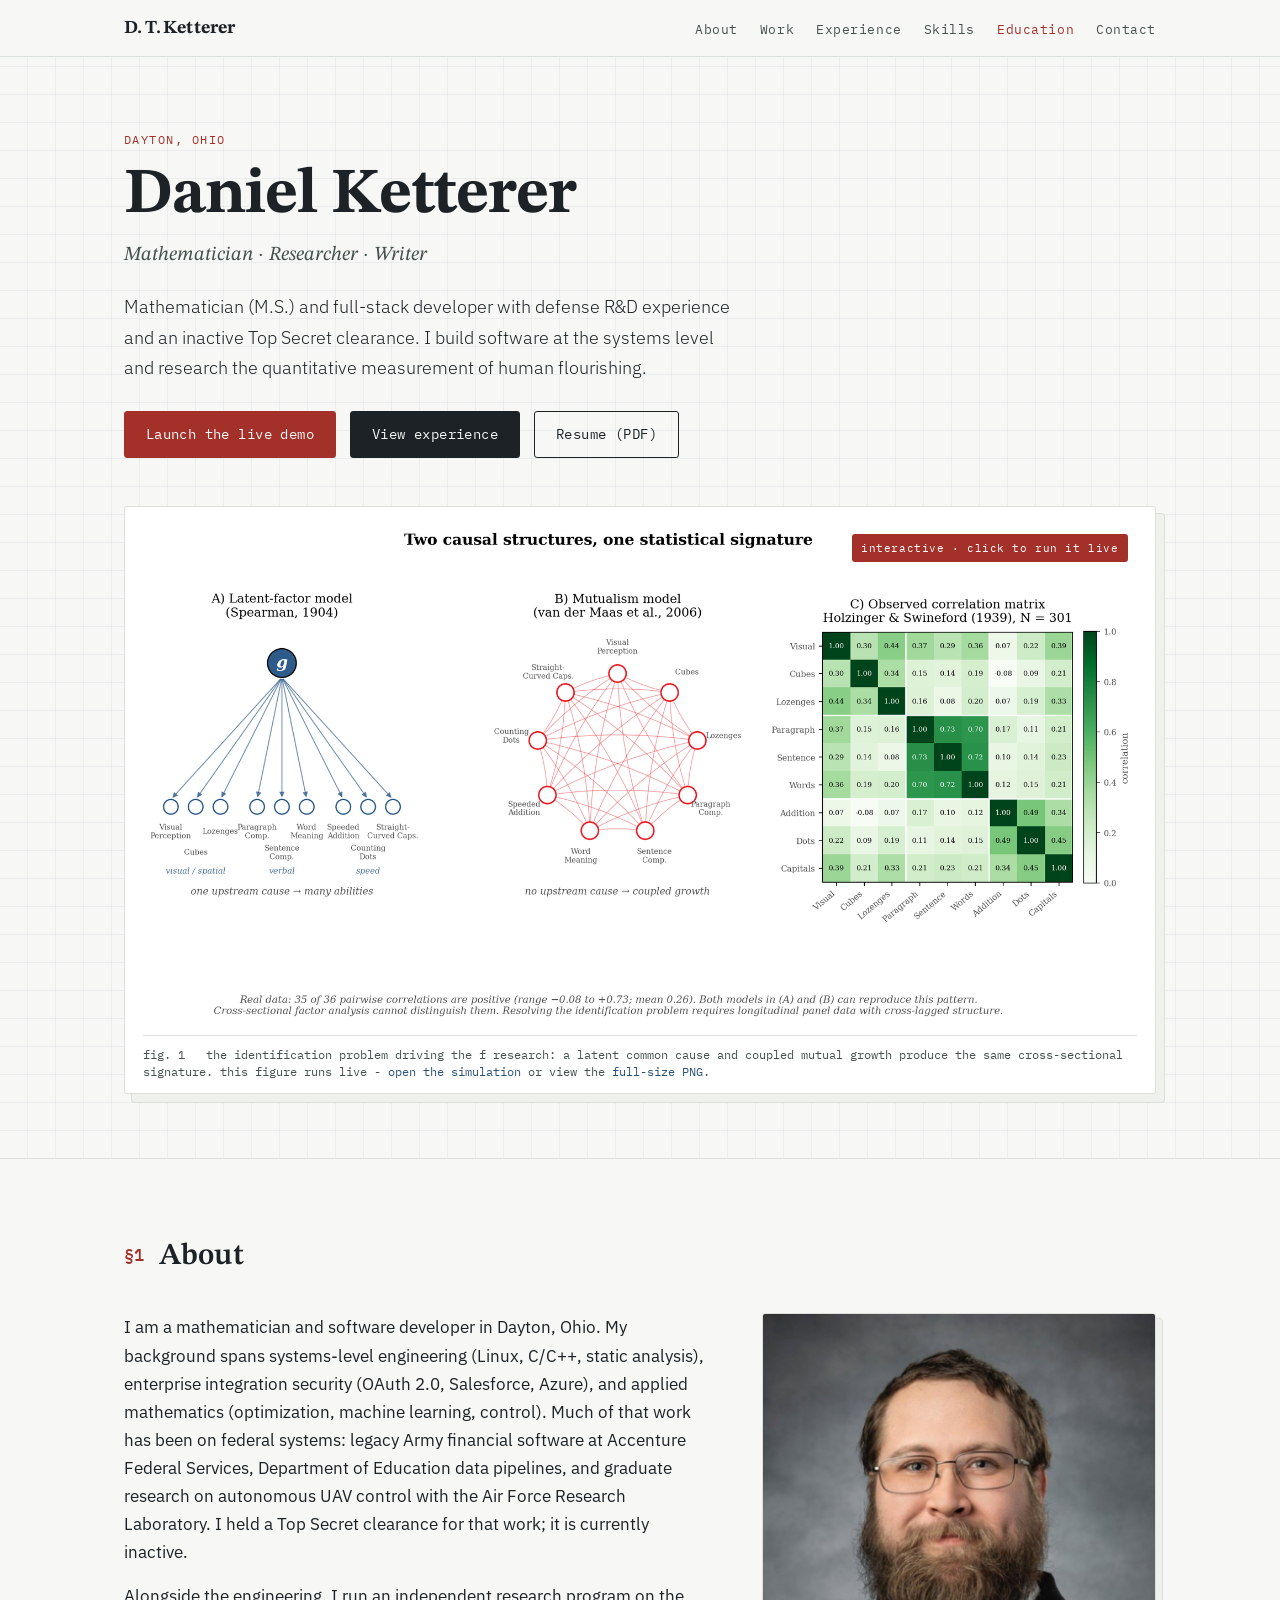
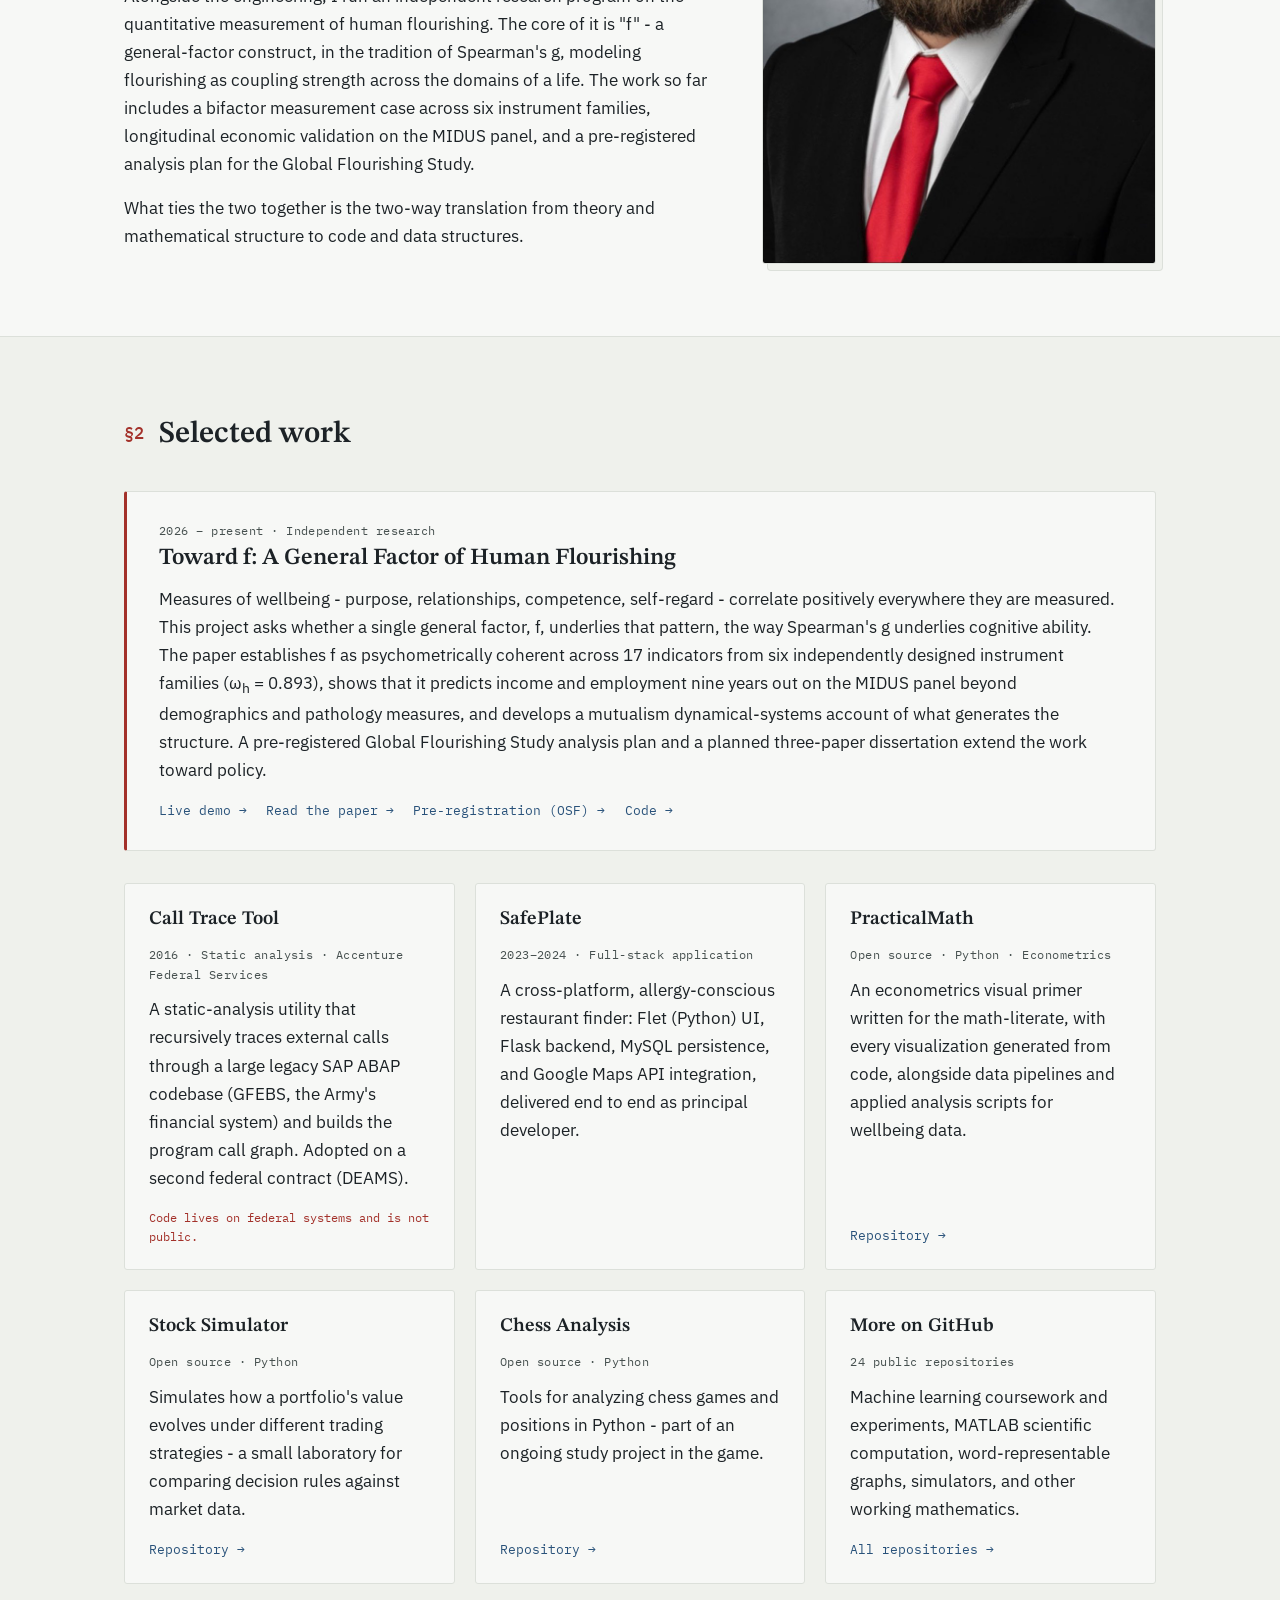
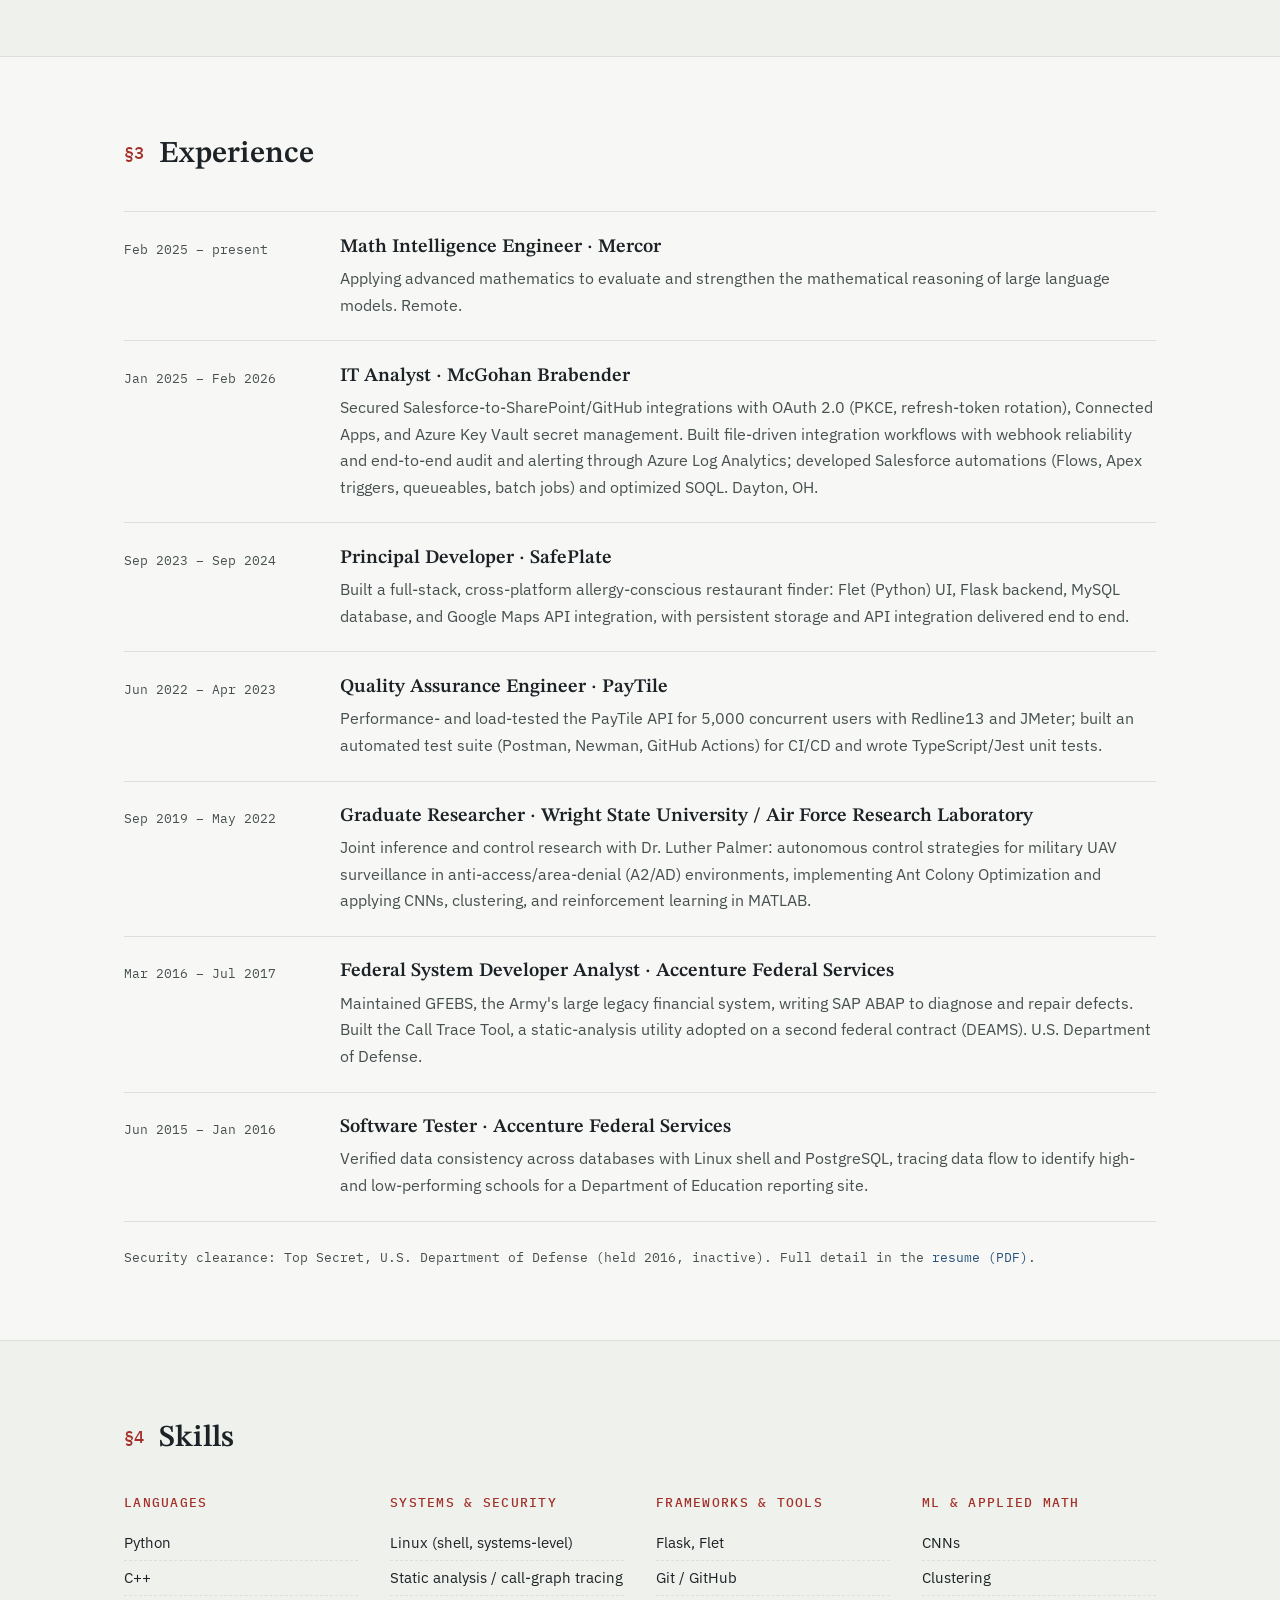
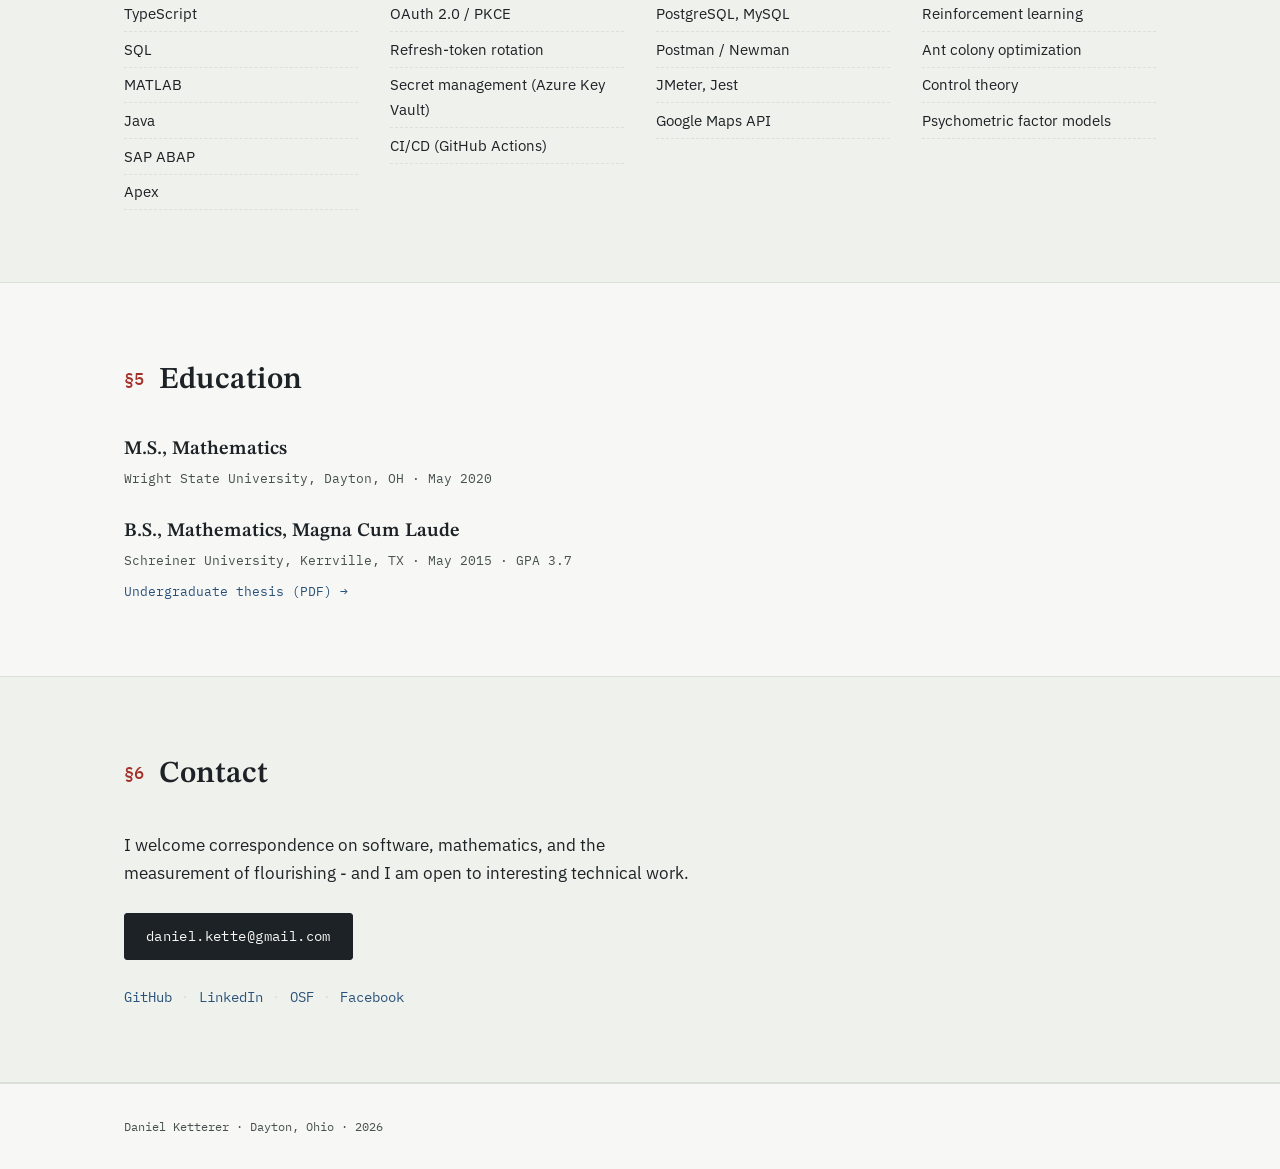
==== commit fb8f0e56: "Revise text for clarity in about section" ====
--- a/index.html
+++ b/index.html
@@ -69,7 +69,7 @@
       <div class="about-text">
         <p>I am a mathematician and software developer in Dayton, Ohio. My background spans systems-level engineering (Linux, C/C++, static analysis), enterprise integration security (OAuth 2.0, Salesforce, Azure), and applied mathematics (optimization, machine learning, control). Much of that work has been on federal systems: legacy Army financial software at Accenture Federal Services, Department of Education data pipelines, and graduate research on autonomous UAV control with the Air Force Research Laboratory. I held a Top Secret clearance for that work; it is currently inactive.</p>
         <p>Alongside the engineering, I run an independent research program on the quantitative measurement of human flourishing. The core of it is "f" - a general-factor construct, in the tradition of Spearman's g, modeling flourishing as coupling strength across the domains of a life. The work so far includes a bifactor measurement case across six instrument families, longitudinal economic validation on the MIDUS panel, and a pre-registered analysis plan for the Global Flourishing Study.</p>
-        <p>What ties the two together is a habit of translating theoretical structure into working code, and working systems back into theory.</p>
+        <p>What ties the two together is the two-way translation from theory and mathematical structure to code and data structures.</p>
       </div>
       <figure class="about-photo">
         <img src="portrait.jpg" alt="Portrait of Daniel Ketterer" width="800" height="1120" loading="lazy" />
